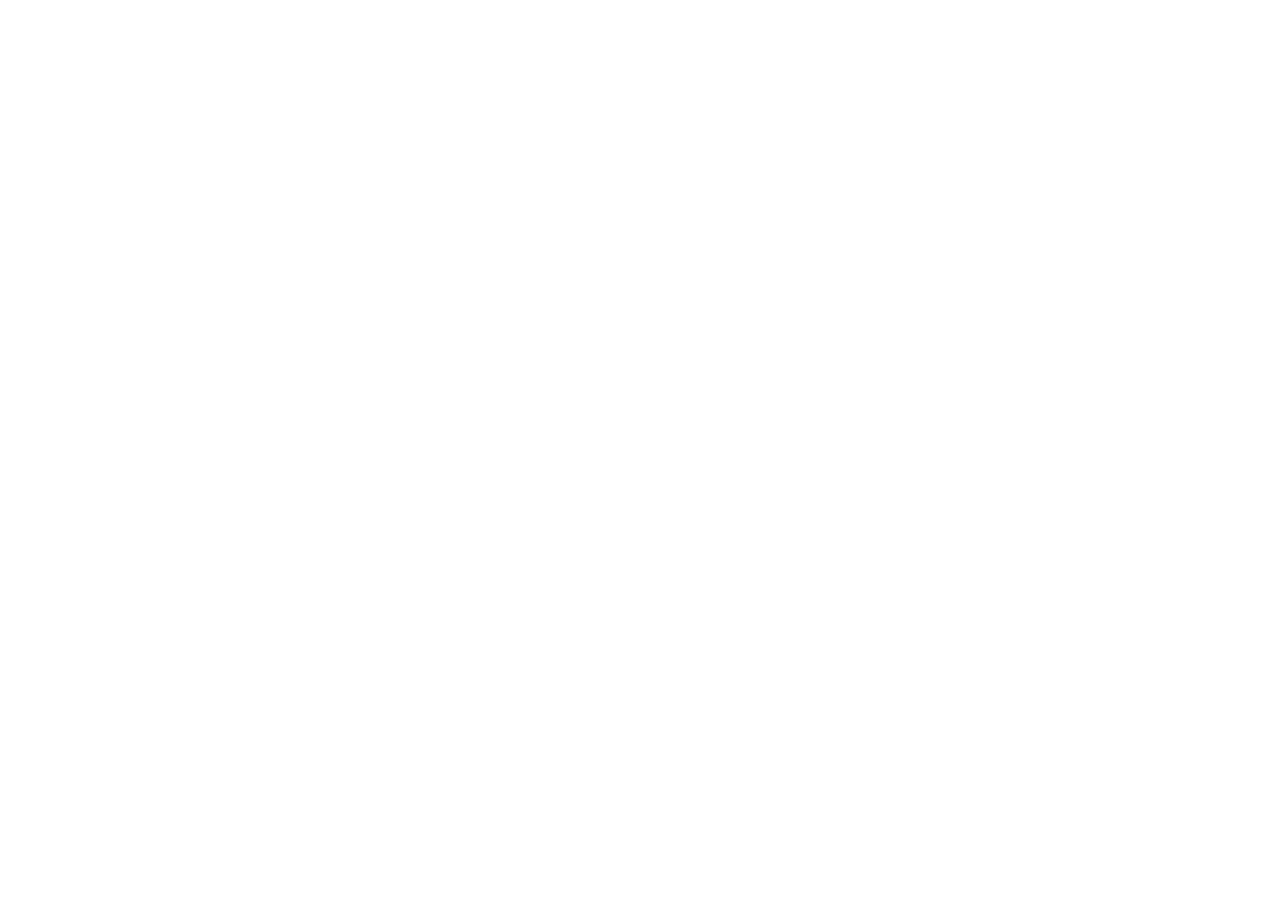
==== recipes/chorizo.html @ 3c30fdce "First commit" ====
<!DOCTYPE html>
<html lang="en">
<head>
    <meta charset="UTF-8">
    <meta http-equiv="X-UA-Compatible" content="IE=edge">
    <meta name="viewport" content="width=device-width, initial-scale=1.0">
    <title>Chorizo Gnocci Bake</title>
    <link rel="stylesheet" href="chorizo.css">
</head>
<body>
    
</body>
</html>
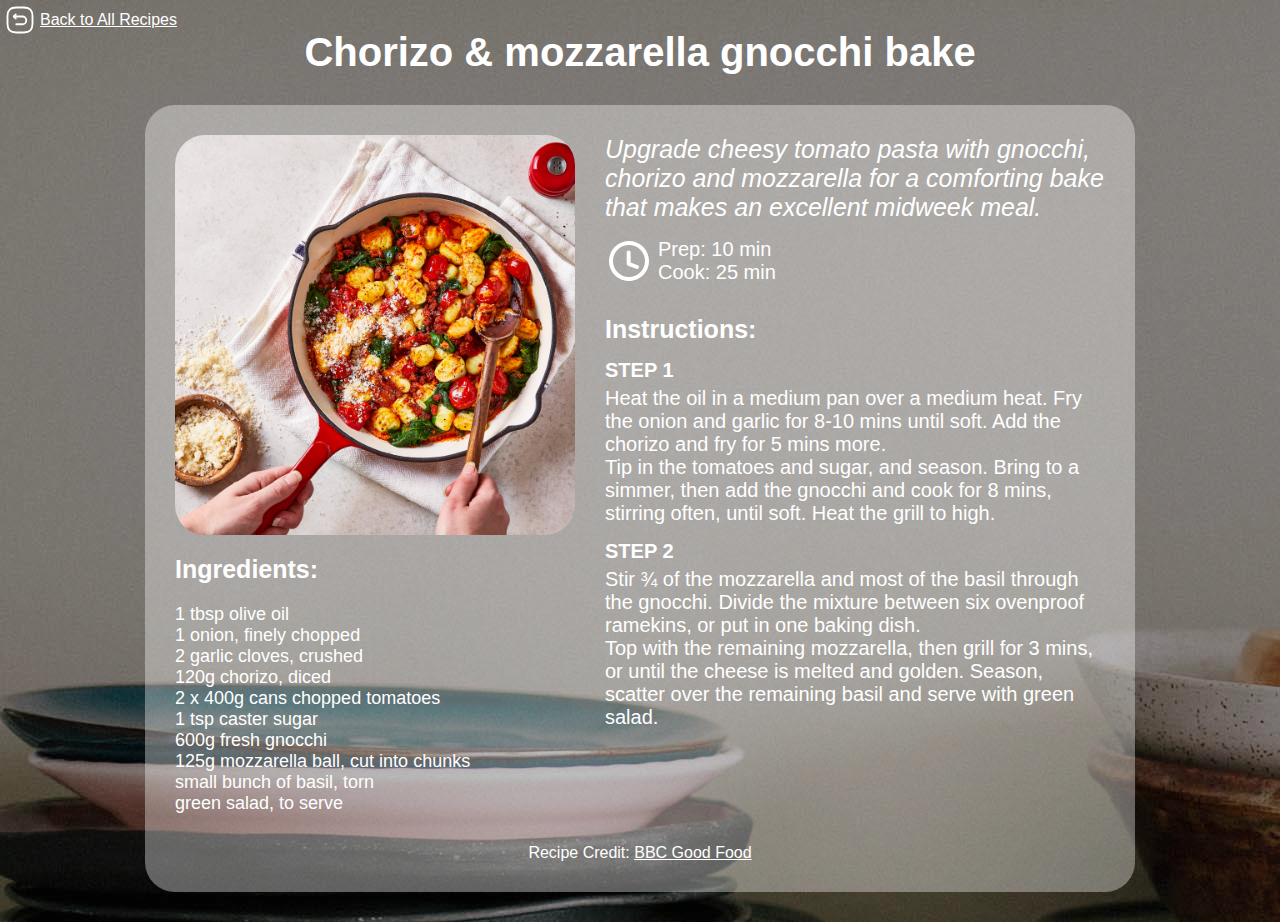
==== commit 48e00028: "Add styling" ====
--- a/recipes/chorizo.html
+++ b/recipes/chorizo.html
@@ -1,13 +1,99 @@
 <!DOCTYPE html>
 <html lang="en">
+
 <head>
     <meta charset="UTF-8">
     <meta http-equiv="X-UA-Compatible" content="IE=edge">
     <meta name="viewport" content="width=device-width, initial-scale=1.0">
     <title>Chorizo Gnocci Bake</title>
-    <link rel="stylesheet" href="chorizo.css">
+    <link rel="stylesheet" href="recipe-stylesheet.css">
 </head>
+
 <body>
-    
+    <div class="back">
+        <svg height="30px" viewBox="0 0 24 24" fill="none" xmlns="http://www.w3.org/2000/svg">
+            <g id="SVGRepo_bgCarrier" stroke-width="0"></g>
+            <g id="SVGRepo_tracerCarrier" stroke-linecap="round" stroke-linejoin="round"></g>
+            <g id="SVGRepo_iconCarrier">
+                <path d="M9 22H15C20 22 22 20 22 15V9C22 4 20 2 15 2H9C4 2 2 4 2 9V15C2 20 4 22 9 22Z"
+                    stroke="#ffffff" stroke-width="1.5" stroke-linecap="round" stroke-linejoin="round"></path>
+                <path
+                    d="M9.00002 15.3802H13.92C15.62 15.3802 17 14.0002 17 12.3002C17 10.6002 15.62 9.22021 13.92 9.22021H7.15002"
+                    stroke="#ffffff" stroke-width="1.5" stroke-miterlimit="10" stroke-linecap="round"
+                    stroke-linejoin="round"></path>
+                <path d="M8.57 10.7701L7 9.19012L8.57 7.62012" stroke="#ffffff" stroke-width="1.5"
+                    stroke-linecap="round" stroke-linejoin="round"></path>
+            </g>
+        </svg>
+        <a href="../index.html">Back to All Recipes</a>
+    </div>
+    <header>
+        <h1>Chorizo & mozzarella gnocchi bake</h1>
+    </header>
+    <main>
+        <div class="recipe-container">
+            <div class="left-side-grid">
+                <div class="picture">
+                    <img src="../img/gnocchi-bake.jpg" alt="">
+                </div>
+                <div class="ingredients">
+                    <h2>Ingredients:</h2>
+                    <ul>
+                        <li>1 tbsp olive oil</li>
+                        <li>1 onion, finely chopped</li>
+                        <li>2 garlic cloves, crushed</li>
+                        <li>120g chorizo, diced</li>
+                        <li>2 x 400g cans chopped tomatoes</li>
+                        <li>1 tsp caster sugar</li>
+                        <li>600g fresh gnocchi</li>
+                        <li>125g mozzarella ball, cut into chunks</li>
+                        <li>small bunch of basil, torn</li>
+                        <li>green salad, to serve</li>
+                    </ul>
+                </div>
+            </div>
+            <div class="right-side-grid">
+                <div class="description-time">
+                    <div class="description">
+                        <p>Upgrade cheesy tomato pasta with gnocchi, chorizo and mozzarella for a comforting bake that
+                            makes an excellent midweek meal.</p>
+                    </div>
+                    <div class="time">
+                        <svg height="48px" viewBox="0 0 24 24" fill="none" xmlns="http://www.w3.org/2000/svg">
+                            <g id="SVGRepo_bgCarrier" stroke-width="0"></g>
+                            <g id="SVGRepo_tracerCarrier" stroke-linecap="round" stroke-linejoin="round"></g>
+                            <g id="SVGRepo_iconCarrier">
+                                <path fill-rule="evenodd" clip-rule="evenodd"
+                                    d="M12 4C7.58172 4 4 7.58172 4 12C4 16.4183 7.58172 20 12 20C16.4183 20 20 16.4183 20 12C20 7.58172 16.4183 4 12 4ZM2 12C2 6.47715 6.47715 2 12 2C17.5228 2 22 6.47715 22 12C22 17.5228 17.5228 22 12 22C6.47715 22 2 17.5228 2 12ZM11.8284 6.75736C12.3807 6.75736 12.8284 7.20507 12.8284 7.75736V12.7245L16.3553 14.0653C16.8716 14.2615 17.131 14.8391 16.9347 15.3553C16.7385 15.8716 16.1609 16.131 15.6447 15.9347L11.4731 14.349C11.085 14.2014 10.8284 13.8294 10.8284 13.4142V7.75736C10.8284 7.20507 11.2761 6.75736 11.8284 6.75736Z"
+                                    fill="#fff"></path>
+                            </g>
+                        </svg>
+                        <div class="time-text">
+                            <p>Prep: 10 min</p>
+                            <p>Cook: 25 min</p>
+                        </div>
+                    </div>
+                </div>
+                <div class="instructions">
+                    <h2>Instructions: </h2>
+                    <h3>STEP 1</h3>
+                    <p>Heat the oil in a medium pan over a medium heat. Fry the onion and garlic for 8-10 mins until
+                        soft. Add the chorizo and fry for 5 mins more. <br> Tip in the tomatoes and sugar, and season.
+                        Bring to a simmer, then add the gnocchi and cook for 8 mins, stirring often, until soft. Heat
+                        the grill to high.</p>
+                    <h3>STEP 2</h3>
+                    <p>Stir ¾ of the mozzarella and most of the basil through the gnocchi. Divide the mixture between
+                        six ovenproof ramekins, or put in one baking dish. <br> Top with the remaining mozzarella, then
+                        grill for 3 mins, or until the cheese is melted and golden. Season, scatter over the remaining
+                        basil and serve with green salad.</p>
+                </div>
+            </div>
+            <div class="credits">
+                <p>Recipe Credit: <a href="https://www.bbcgoodfood.com/recipes/chorizo-mozzarella-gnocchi-bake"> BBC Good
+                        Food</a></p>
+            </div>
+        </div>
+    </main>
 </body>
+
 </html>--- a/recipes/recipe-stylesheet.css
+++ b/recipes/recipe-stylesheet.css
@@ -0,0 +1,107 @@
+/* reset */
+
+* {
+    box-sizing: border-box;
+    margin: 0;
+    padding: 0;
+}
+
+/* styling */
+
+body {
+    background: linear-gradient(0deg, rgba(0, 0, 0, 0.383), rgba(0, 0, 0, 0.383)), url(../img/brooke-lark-KyUmKlXrhAM-unsplash.jpg);
+    font-family: "Comfortaa", sans-serif;
+    display: flex;
+    flex-direction: column;
+    color: white;
+    justify-content: center;
+    align-items: center;
+}
+
+.back {
+    display: flex;
+    align-items: center;
+    gap: 5px;
+    position: absolute;
+    top: 5px;
+    left: 5px;
+}
+
+header {
+    margin: 30px;
+}
+
+h1 {
+    font-size: 40px;
+}
+
+.recipe-container {
+    background-color: #ffffff5c;
+    border-radius: 30px;
+    padding: 30px;
+    margin-bottom: 30px;
+    display: grid;
+    gap: 30px;
+}
+
+img {
+    height: 100%;
+    object-fit: cover;
+    border-radius: 30px;
+}
+
+.left-side-grid {
+    display: grid;
+    grid-template-rows: 400px 1fr;
+    gap: 20px;
+}
+
+h2 {
+    font-size: 25px;
+}
+
+ul {
+    list-style-type: none;
+    margin-top: 20px;
+    font-size: 18px;
+}
+
+.right-side-grid {
+    display: grid;
+    grid-template-columns: 500px;
+    grid-template-rows: max-content;
+    gap: 30px;
+}
+
+.description>p {
+    font-size: 25px;
+    font-style: italic;
+}
+
+.time {
+    display: flex;
+    align-items: center;
+    gap: 5px;
+    margin-top: 15px;
+    font-size: 20px;
+}
+
+h3 {
+    font-size: 20px;
+    margin-top: 15px;
+}
+
+.instructions>p {
+    font-size: 20px;
+    font-weight: 200;
+    margin-top: 5px;
+}
+
+.credits {
+    grid-column: 1/3;
+    text-align: center;
+}
+
+a {
+    color: white;
+}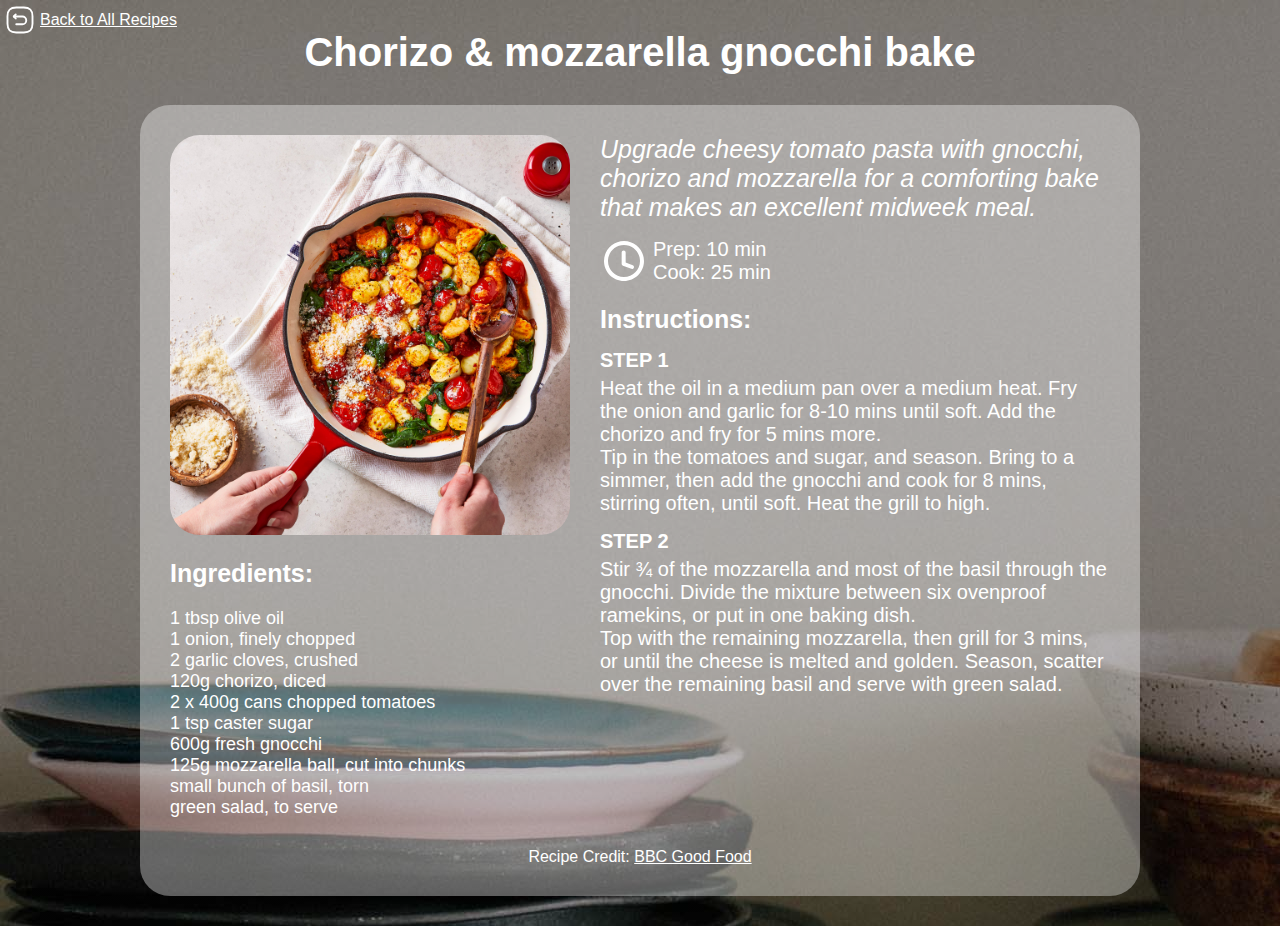
==== commit 3d95a162: "Optimise mobile view" ====
--- a/recipes/chorizo.html
+++ b/recipes/chorizo.html
@@ -15,8 +15,8 @@
             <g id="SVGRepo_bgCarrier" stroke-width="0"></g>
             <g id="SVGRepo_tracerCarrier" stroke-linecap="round" stroke-linejoin="round"></g>
             <g id="SVGRepo_iconCarrier">
-                <path d="M9 22H15C20 22 22 20 22 15V9C22 4 20 2 15 2H9C4 2 2 4 2 9V15C2 20 4 22 9 22Z"
-                    stroke="#ffffff" stroke-width="1.5" stroke-linecap="round" stroke-linejoin="round"></path>
+                <path d="M9 22H15C20 22 22 20 22 15V9C22 4 20 2 15 2H9C4 2 2 4 2 9V15C2 20 4 22 9 22Z" stroke="#ffffff"
+                    stroke-width="1.5" stroke-linecap="round" stroke-linejoin="round"></path>
                 <path
                     d="M9.00002 15.3802H13.92C15.62 15.3802 17 14.0002 17 12.3002C17 10.6002 15.62 9.22021 13.92 9.22021H7.15002"
                     stroke="#ffffff" stroke-width="1.5" stroke-miterlimit="10" stroke-linecap="round"
@@ -89,7 +89,8 @@
                 </div>
             </div>
             <div class="credits">
-                <p>Recipe Credit: <a href="https://www.bbcgoodfood.com/recipes/chorizo-mozzarella-gnocchi-bake"> BBC Good
+                <p>Recipe Credit: <a href="https://www.bbcgoodfood.com/recipes/chorizo-mozzarella-gnocchi-bake"> BBC
+                        Good
                         Food</a></p>
             </div>
         </div>
--- a/recipes/recipe-stylesheet.css
+++ b/recipes/recipe-stylesheet.css
@@ -33,6 +33,7 @@
 
 h1 {
     font-size: 40px;
+    text-align: center;
 }
 
 .recipe-container {
@@ -42,35 +43,27 @@
     margin-bottom: 30px;
     display: grid;
     gap: 30px;
+    align-self: center;
+    width: 1000px;
 }
 
 img {
     height: 100%;
     object-fit: cover;
     border-radius: 30px;
-}
-
-.left-side-grid {
-    display: grid;
-    grid-template-rows: 400px 1fr;
-    gap: 20px;
+    width: 400px;
+    height: 400px;
 }
 
 h2 {
     font-size: 25px;
+    margin-top: 20px;
 }
 
 ul {
     list-style-type: none;
     margin-top: 20px;
     font-size: 18px;
-}
-
-.right-side-grid {
-    display: grid;
-    grid-template-columns: 500px;
-    grid-template-rows: max-content;
-    gap: 30px;
 }
 
 .description>p {
@@ -104,4 +97,22 @@
 
 a {
     color: white;
+}
+
+@media screen and (max-width: 1000px) {
+
+    header {
+        margin: 50px 0 30px;
+    }
+
+    .recipe-container {
+        display: flex;
+        flex-direction: column;
+        width: 90vw;
+        justify-content: center;
+    }
+
+    img {
+        width: 100%;
+    }
 }